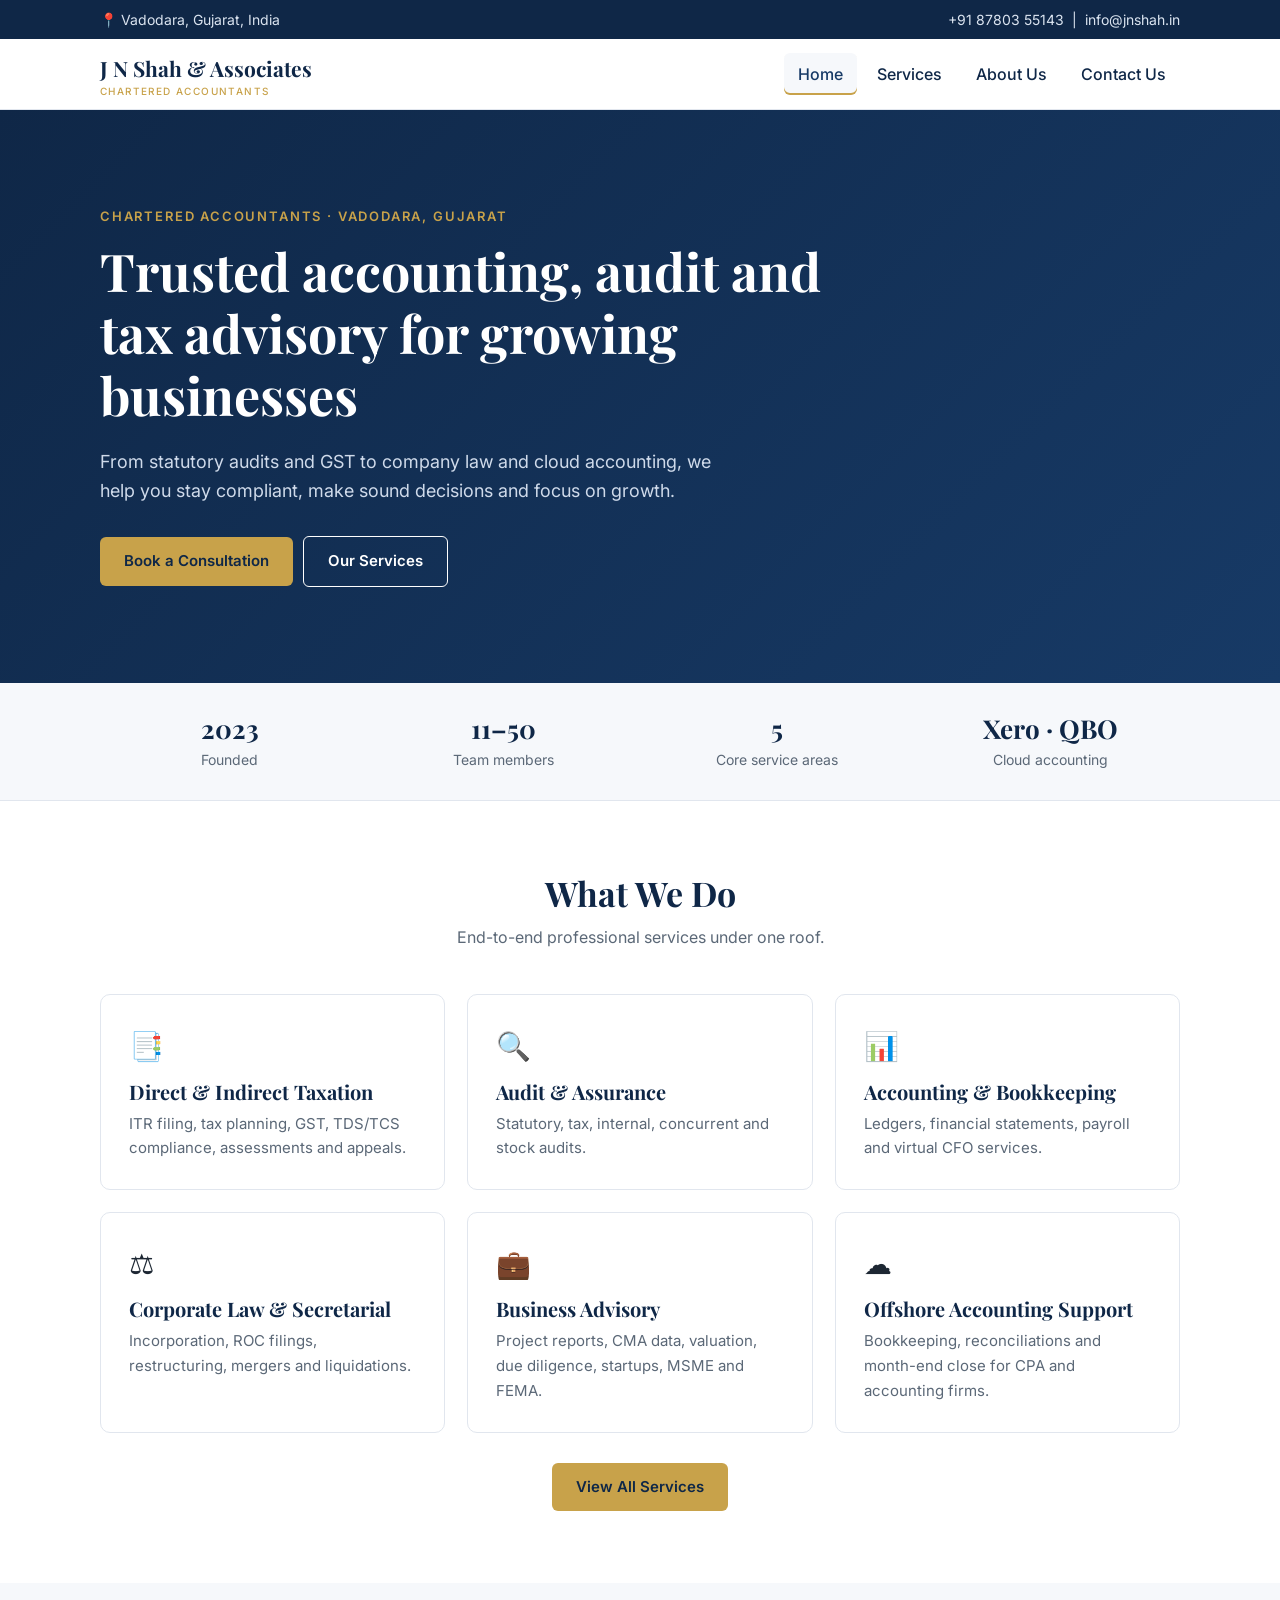
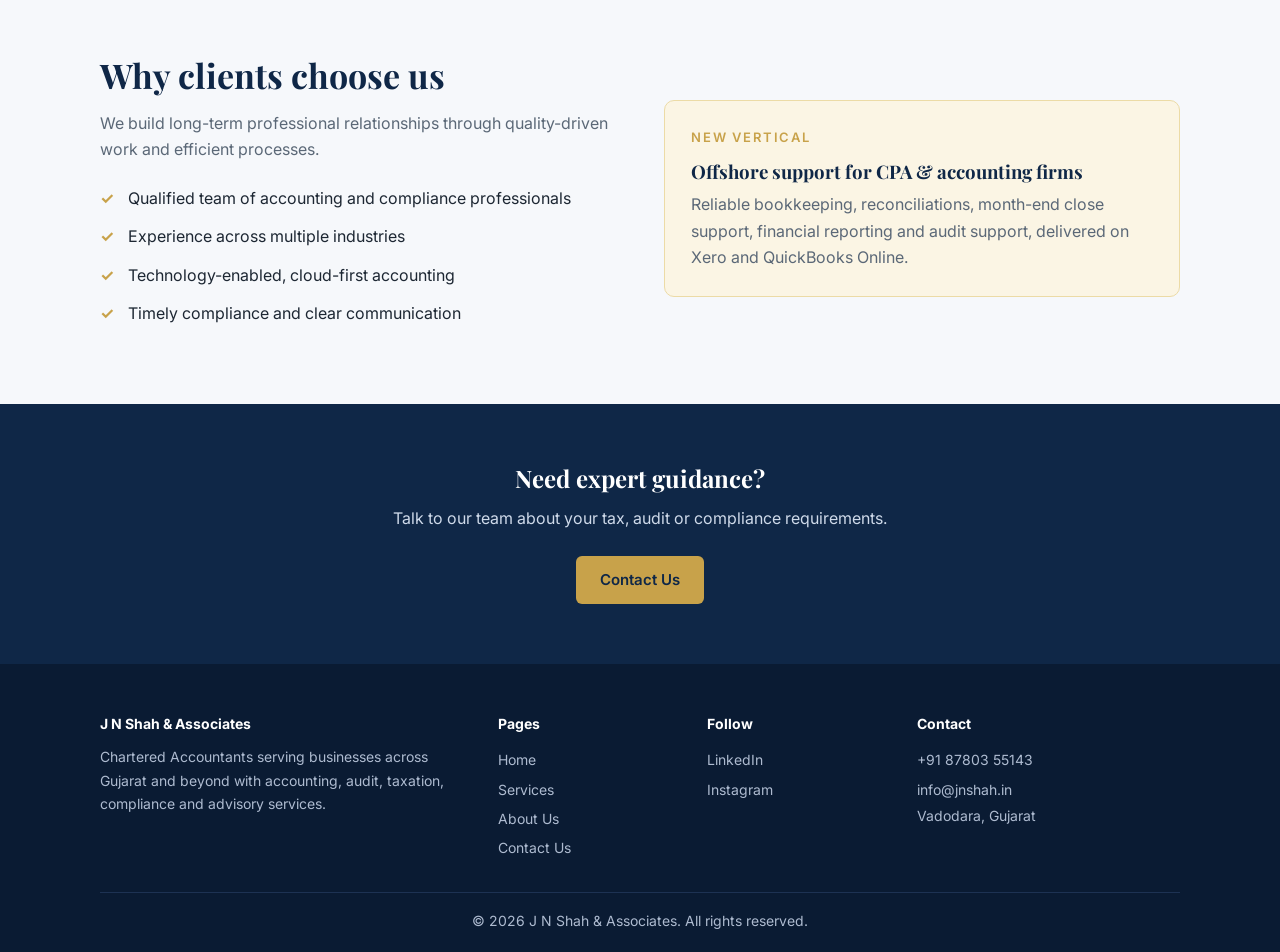
==== index.html @ bd8b9732 "Add files via upload" ====
<!DOCTYPE html><html lang="en"><head><meta charset="utf-8"><meta name="viewport" content="width=device-width,initial-scale=1">
<title>J N Shah & Associates | Chartered Accountants in Vadodara, Gujarat</title><meta name="description" content="Chartered Accountants in Vadodara offering taxation, audit, accounting, ROC compliance and business advisory services.">
<link rel="preconnect" href="https://fonts.googleapis.com"><link rel="stylesheet" href="https://fonts.googleapis.com/css2?family=Inter:wght@400;500;600&family=Playfair+Display:wght@600;700&display=swap">
<link rel="stylesheet" href="style.css"></head><body>
<div class="top"><div class="wrap"><span>📍 Vadodara, Gujarat, India</span><span><a href="tel:+918780355143">+91 87803 55143</a> &nbsp;|&nbsp; <a href="mailto:info@jnshah.in">info@jnshah.in</a></span></div></div>
<header><div class="wrap"><a class="logo" href="index.html">J N Shah &amp; Associates<small>Chartered Accountants</small></a>
<button id="mb" aria-label="Menu">☰</button>
<nav id="nav"><a href="index.html" class="on">Home</a><a href="services.html" class="">Services</a><a href="about.html" class="">About Us</a><a href="contact.html" class="">Contact Us</a></nav></div></header>
<section class="hero"><div class="wrap"><div class="eyebrow">Chartered Accountants · Vadodara, Gujarat</div>
<h1>Trusted accounting, audit and tax advisory for growing businesses</h1>
<p>From statutory audits and GST to company law and cloud accounting, we help you stay compliant, make sound decisions and focus on growth.</p>
<a class="btn" href="contact.html">Book a Consultation</a><a class="btn o" href="services.html">Our Services</a></div></section>
<div class="stats"><div class="wrap"><div><b>2023</b><span>Founded</span></div><div><b>11–50</b><span>Team members</span></div><div><b>5</b><span>Core service areas</span></div><div><b>Xero · QBO</b><span>Cloud accounting</span></div></div></div>
<section><div class="wrap"><div class="head"><h2>What We Do</h2><p>End-to-end professional services under one roof.</p></div><div class="grid">
<div class="card"><div class="ic">📑</div><h3>Direct &amp; Indirect Taxation</h3><p>ITR filing, tax planning, GST, TDS/TCS compliance, assessments and appeals.</p></div>
<div class="card"><div class="ic">🔍</div><h3>Audit &amp; Assurance</h3><p>Statutory, tax, internal, concurrent and stock audits.</p></div>
<div class="card"><div class="ic">📊</div><h3>Accounting &amp; Bookkeeping</h3><p>Ledgers, financial statements, payroll and virtual CFO services.</p></div>
<div class="card"><div class="ic">⚖️</div><h3>Corporate Law &amp; Secretarial</h3><p>Incorporation, ROC filings, restructuring, mergers and liquidations.</p></div>
<div class="card"><div class="ic">💼</div><h3>Business Advisory</h3><p>Project reports, CMA data, valuation, due diligence, startups, MSME and FEMA.</p></div>
<div class="card"><div class="ic">☁️</div><h3>Offshore Accounting Support</h3><p>Bookkeeping, reconciliations and month-end close for CPA and accounting firms.</p></div></div>
<p style="text-align:center;margin-top:30px"><a class="btn" href="services.html">View All Services</a></p></div></section>
<section class="alt"><div class="wrap split"><div><h2 style="font-size:34px;margin-bottom:14px">Why clients choose us</h2><p style="color:var(--mut);margin-bottom:16px">We build long-term professional relationships through quality-driven work and efficient processes.</p>
<ul class="chk"><li>Qualified team of accounting and compliance professionals</li><li>Experience across multiple industries</li><li>Technology-enabled, cloud-first accounting</li><li>Timely compliance and clear communication</li></ul></div>
<div class="new"><div class="eyebrow">New vertical</div><h3 style="margin-bottom:8px">Offshore support for CPA &amp; accounting firms</h3><p style="color:var(--mut)">Reliable bookkeeping, reconciliations, month-end close support, financial reporting and audit support, delivered on Xero and QuickBooks Online.</p></div></div></section>
<section class="band"><div class="wrap"><h2>Need expert guidance?</h2><p>Talk to our team about your tax, audit or compliance requirements.</p><a class="btn" href="contact.html">Contact Us</a></div></section>
<footer><div class="wrap"><div class="grid"><div><h4>J N Shah &amp; Associates</h4><p>Chartered Accountants serving businesses across Gujarat and beyond with accounting, audit, taxation, compliance and advisory services.</p></div>
<div><h4>Pages</h4><a href="index.html">Home</a><a href="services.html">Services</a><a href="about.html">About Us</a><a href="contact.html">Contact Us</a></div>
<div><h4>Follow</h4><a href="https://www.linkedin.com/company/j-n-shah-associates-chartered-accountants/" target="_blank" rel="noopener">LinkedIn</a><a href="https://www.instagram.com/jnshah.associates/" target="_blank" rel="noopener">Instagram</a></div>
<div><h4>Contact</h4><a href="tel:+918780355143">+91 87803 55143</a><a href="mailto:info@jnshah.in">info@jnshah.in</a><span>Vadodara, Gujarat</span></div></div>
<div class="copy">© <script>document.write(new Date().getFullYear())</script> J N Shah &amp; Associates. All rights reserved.</div></div></footer>
<script src="main.js"></script></body></html>
---- style.css ----
:root{--navy:#0f2747;--navy2:#173a66;--gold:#c8a24a;--bg:#f6f8fb;--ink:#1d2733;--mut:#5b6877;--line:#e1e6ee}
*{box-sizing:border-box;margin:0}html{scroll-behavior:smooth}
body{font:16px/1.65 'Inter',system-ui,sans-serif;color:var(--ink);background:#fff}
h1,h2,h3{font-family:'Playfair Display',Georgia,serif;color:var(--navy);line-height:1.2}
a{color:inherit;text-decoration:none}.wrap{max-width:1120px;margin:auto;padding:0 20px}
.top{background:var(--navy);color:#dbe4f0;font-size:14px}.top .wrap{display:flex;justify-content:space-between;gap:12px;padding:8px 20px;flex-wrap:wrap}
header{position:sticky;top:0;background:#fff;border-bottom:1px solid var(--line);z-index:9}
header .wrap{display:flex;align-items:center;justify-content:space-between;height:70px}
.logo{font-family:'Playfair Display',Georgia,serif;font-weight:700;color:var(--navy);font-size:21px}.logo small{display:block;font:500 10px 'Inter',sans-serif;letter-spacing:.14em;color:var(--gold);text-transform:uppercase}
nav{display:flex;gap:6px}nav a{padding:8px 14px;border-radius:6px;font-weight:500;color:var(--navy)}
nav a:hover,nav a.on{background:var(--bg);color:var(--navy2);box-shadow:inset 0 -2px var(--gold)}
#mb{display:none;background:none;border:1px solid var(--line);border-radius:6px;font-size:22px;padding:2px 10px;cursor:pointer}
.btn{display:inline-block;padding:12px 24px;border-radius:6px;font-weight:600;border:0;cursor:pointer;font-size:15px;background:var(--gold);color:var(--navy)}
.btn:hover{filter:brightness(1.07)}.btn.o{background:none;border:1.5px solid #fff;color:#fff}
.hero{background:linear-gradient(135deg,var(--navy),var(--navy2));color:#fff;padding:96px 0}
.hero h1{color:#fff;font-size:clamp(32px,5vw,52px);max-width:760px}.hero p{max-width:640px;margin:20px 0 30px;color:#cfdaea;font-size:18px}
.hero .btn+.btn{margin-left:10px}.eyebrow{color:var(--gold);letter-spacing:.14em;text-transform:uppercase;font-size:13px;font-weight:600;margin-bottom:12px}
.stats{background:var(--bg);border-bottom:1px solid var(--line)}.stats .wrap{display:grid;grid-template-columns:repeat(4,1fr);text-align:center;padding:28px 20px;gap:14px}
.stats b{display:block;font:700 26px 'Playfair Display',serif;color:var(--navy)}.stats span{color:var(--mut);font-size:14px}
section{padding:72px 0}.alt{background:var(--bg)}.head{text-align:center;max-width:640px;margin:0 auto 44px}.head h2{font-size:34px}.head p{color:var(--mut);margin-top:10px}
.grid{display:grid;grid-template-columns:repeat(auto-fit,minmax(260px,1fr));gap:22px}
.card{background:#fff;border:1px solid var(--line);border-radius:10px;padding:28px;transition:.2s}
.card:hover{transform:translateY(-3px);box-shadow:0 10px 26px rgba(15,39,71,.09);border-color:var(--gold)}
.card .ic{font-size:28px;margin-bottom:10px}.card h3{font-size:20px;margin-bottom:8px}.card p{color:var(--mut);font-size:15px}
.split{display:grid;grid-template-columns:1fr 1fr;gap:48px;align-items:center}
ul.chk{list-style:none;padding:0}ul.chk li{padding:6px 0 6px 28px;position:relative}ul.chk li:before{content:"✓";position:absolute;left:0;color:var(--gold);font-weight:700}
.band{background:var(--navy);color:#fff;text-align:center;padding:60px 0}.band h2{color:#fff;margin-bottom:12px}.band p{color:#cfdaea;margin-bottom:24px}
.page{background:var(--navy);color:#fff;padding:56px 0}.page h1{color:#fff;font-size:40px}.page p{color:#cfdaea;margin-top:8px}
.svc{display:grid;grid-template-columns:280px 1fr;gap:36px;padding:40px 0;border-bottom:1px solid var(--line)}.svc:last-child{border:0}
.svc h2{font-size:26px}.svc .n{color:var(--gold);font:700 14px Inter;letter-spacing:.1em}
.svc ul{columns:2;gap:30px;padding-left:18px}.svc li{padding:4px 0;break-inside:avoid}
.new{background:#fbf5e4;border:1px solid #ecdba6;border-radius:10px;padding:26px;margin-top:10px}
form{display:grid;gap:14px}input,textarea,select{width:100%;padding:12px;border:1px solid var(--line);border-radius:6px;font:inherit}
input:focus,textarea:focus{outline:2px solid var(--gold)}.info p{margin-bottom:14px}.info b{color:var(--navy);display:block}
footer{background:#0a1b33;color:#aebbd0;padding:48px 0 20px;font-size:14px}
footer .grid{grid-template-columns:2fr 1fr 1fr 1.4fr}footer h4{color:#fff;margin-bottom:10px}footer a{display:block;padding:3px 0}footer a:hover{color:var(--gold)}
.copy{border-top:1px solid #1d3253;margin-top:30px;padding-top:16px;text-align:center}
@media(max-width:800px){#mb{display:block}nav{display:none;position:absolute;top:70px;left:0;right:0;background:#fff;flex-direction:column;padding:10px 20px;border-bottom:1px solid var(--line)}nav.open{display:flex}
.stats .wrap{grid-template-columns:1fr 1fr}.split,.svc{grid-template-columns:1fr}.svc ul{columns:1}footer .grid{grid-template-columns:1fr}.hero{padding:64px 0}.hero .btn+.btn{margin:10px 0 0}}
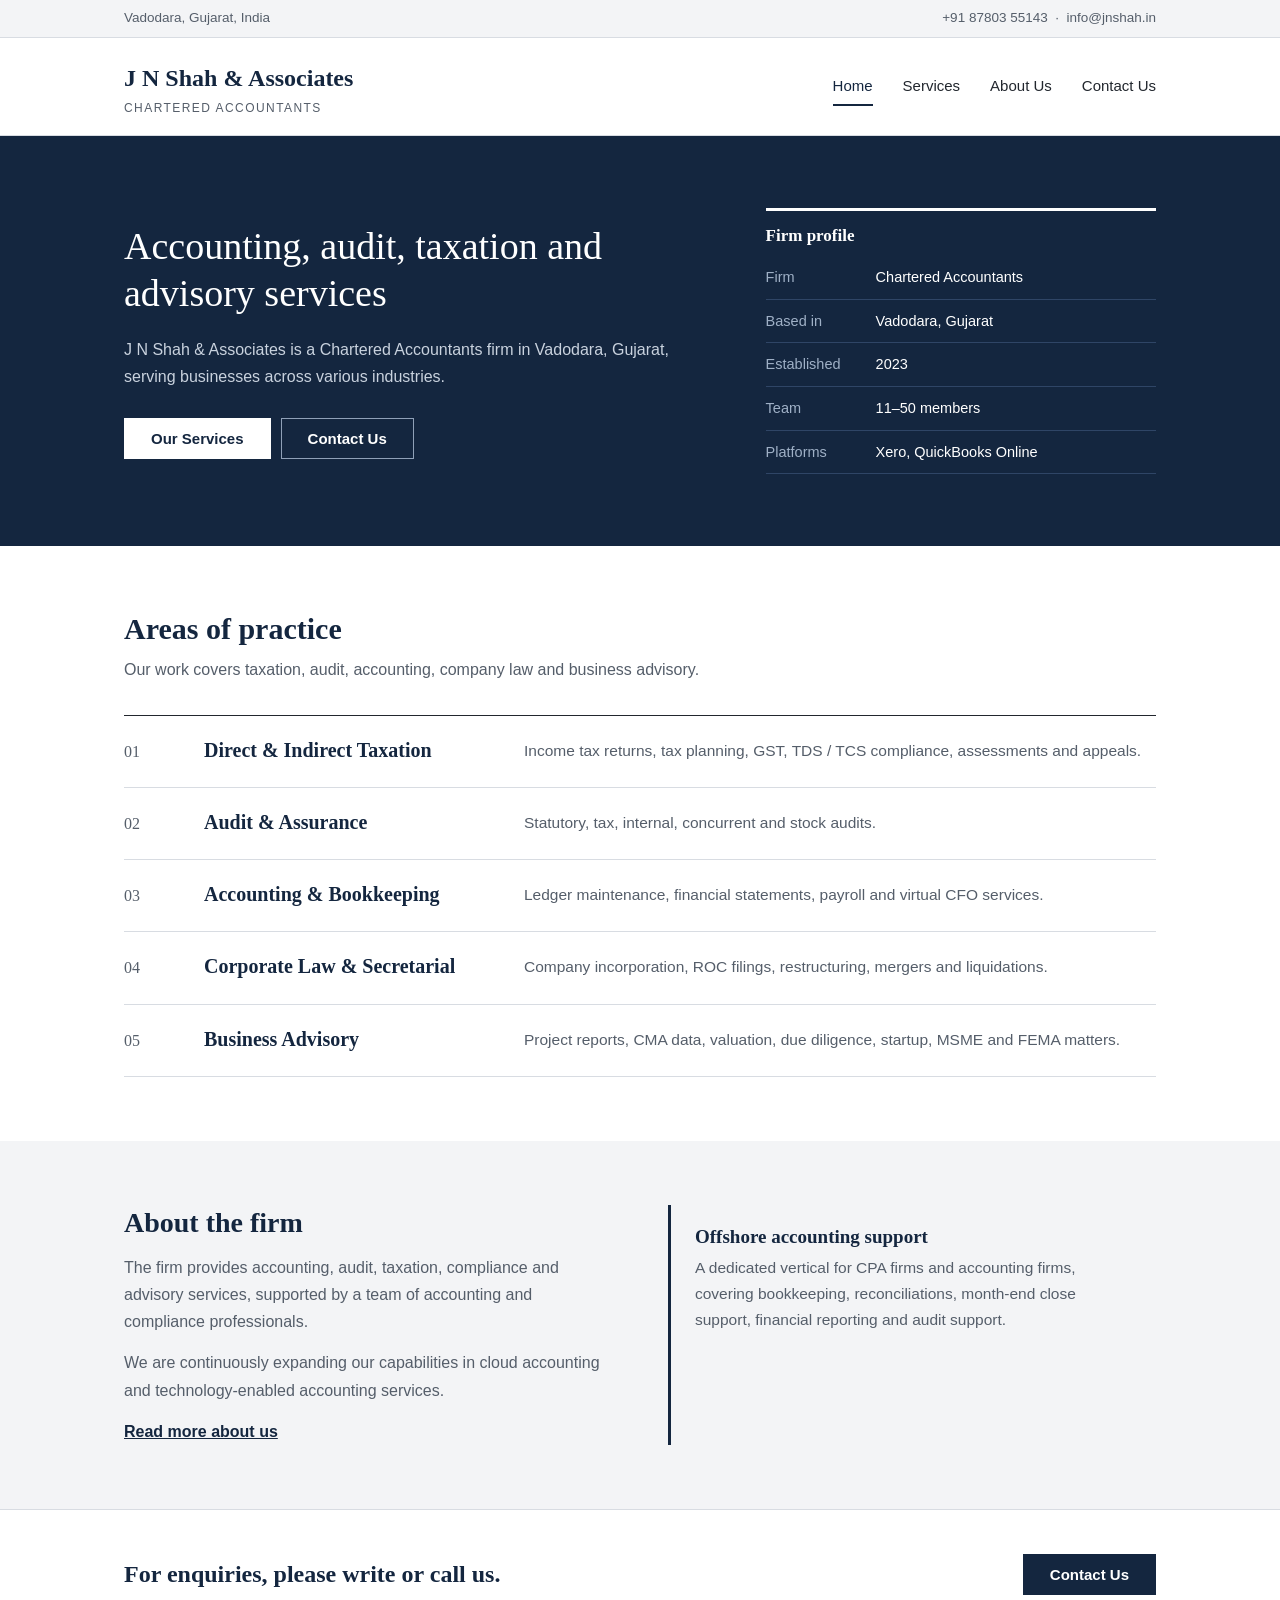
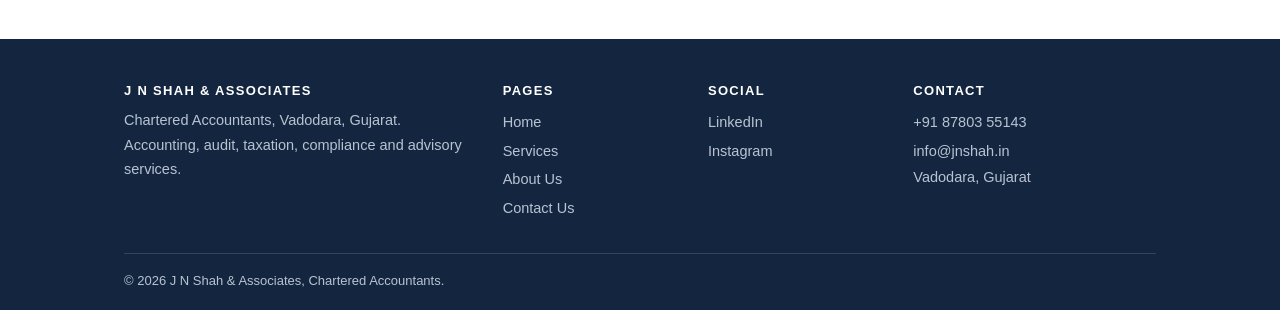
==== commit d57985f8: "Add files via upload" ====
--- a/index.html
+++ b/index.html
@@ -1,31 +1,24 @@
 <!DOCTYPE html><html lang="en"><head><meta charset="utf-8"><meta name="viewport" content="width=device-width,initial-scale=1">
-<title>J N Shah & Associates | Chartered Accountants in Vadodara, Gujarat</title><meta name="description" content="Chartered Accountants in Vadodara offering taxation, audit, accounting, ROC compliance and business advisory services.">
-<link rel="preconnect" href="https://fonts.googleapis.com"><link rel="stylesheet" href="https://fonts.googleapis.com/css2?family=Inter:wght@400;500;600&family=Playfair+Display:wght@600;700&display=swap">
-<link rel="stylesheet" href="style.css"></head><body>
-<div class="top"><div class="wrap"><span>📍 Vadodara, Gujarat, India</span><span><a href="tel:+918780355143">+91 87803 55143</a> &nbsp;|&nbsp; <a href="mailto:info@jnshah.in">info@jnshah.in</a></span></div></div>
+<title>J N Shah & Associates | Chartered Accountants, Vadodara</title><meta name="description" content="Chartered Accountants in Vadodara, Gujarat: taxation, audit, accounting, ROC compliance and business advisory."><link rel="stylesheet" href="style.css"></head><body>
+<div class="bar"><div class="wrap"><span>Vadodara, Gujarat, India</span><span><a href="tel:+918780355143">+91 87803 55143</a> &nbsp;·&nbsp; <a href="mailto:info@jnshah.in">info@jnshah.in</a></span></div></div>
 <header><div class="wrap"><a class="logo" href="index.html">J N Shah &amp; Associates<small>Chartered Accountants</small></a>
-<button id="mb" aria-label="Menu">☰</button>
+<button id="mb" aria-label="Menu">Menu</button>
 <nav id="nav"><a href="index.html" class="on">Home</a><a href="services.html" class="">Services</a><a href="about.html" class="">About Us</a><a href="contact.html" class="">Contact Us</a></nav></div></header>
-<section class="hero"><div class="wrap"><div class="eyebrow">Chartered Accountants · Vadodara, Gujarat</div>
-<h1>Trusted accounting, audit and tax advisory for growing businesses</h1>
-<p>From statutory audits and GST to company law and cloud accounting, we help you stay compliant, make sound decisions and focus on growth.</p>
-<a class="btn" href="contact.html">Book a Consultation</a><a class="btn o" href="services.html">Our Services</a></div></section>
-<div class="stats"><div class="wrap"><div><b>2023</b><span>Founded</span></div><div><b>11–50</b><span>Team members</span></div><div><b>5</b><span>Core service areas</span></div><div><b>Xero · QBO</b><span>Cloud accounting</span></div></div></div>
-<section><div class="wrap"><div class="head"><h2>What We Do</h2><p>End-to-end professional services under one roof.</p></div><div class="grid">
-<div class="card"><div class="ic">📑</div><h3>Direct &amp; Indirect Taxation</h3><p>ITR filing, tax planning, GST, TDS/TCS compliance, assessments and appeals.</p></div>
-<div class="card"><div class="ic">🔍</div><h3>Audit &amp; Assurance</h3><p>Statutory, tax, internal, concurrent and stock audits.</p></div>
-<div class="card"><div class="ic">📊</div><h3>Accounting &amp; Bookkeeping</h3><p>Ledgers, financial statements, payroll and virtual CFO services.</p></div>
-<div class="card"><div class="ic">⚖️</div><h3>Corporate Law &amp; Secretarial</h3><p>Incorporation, ROC filings, restructuring, mergers and liquidations.</p></div>
-<div class="card"><div class="ic">💼</div><h3>Business Advisory</h3><p>Project reports, CMA data, valuation, due diligence, startups, MSME and FEMA.</p></div>
-<div class="card"><div class="ic">☁️</div><h3>Offshore Accounting Support</h3><p>Bookkeeping, reconciliations and month-end close for CPA and accounting firms.</p></div></div>
-<p style="text-align:center;margin-top:30px"><a class="btn" href="services.html">View All Services</a></p></div></section>
-<section class="alt"><div class="wrap split"><div><h2 style="font-size:34px;margin-bottom:14px">Why clients choose us</h2><p style="color:var(--mut);margin-bottom:16px">We build long-term professional relationships through quality-driven work and efficient processes.</p>
-<ul class="chk"><li>Qualified team of accounting and compliance professionals</li><li>Experience across multiple industries</li><li>Technology-enabled, cloud-first accounting</li><li>Timely compliance and clear communication</li></ul></div>
-<div class="new"><div class="eyebrow">New vertical</div><h3 style="margin-bottom:8px">Offshore support for CPA &amp; accounting firms</h3><p style="color:var(--mut)">Reliable bookkeeping, reconciliations, month-end close support, financial reporting and audit support, delivered on Xero and QuickBooks Online.</p></div></div></section>
-<section class="band"><div class="wrap"><h2>Need expert guidance?</h2><p>Talk to our team about your tax, audit or compliance requirements.</p><a class="btn" href="contact.html">Contact Us</a></div></section>
-<footer><div class="wrap"><div class="grid"><div><h4>J N Shah &amp; Associates</h4><p>Chartered Accountants serving businesses across Gujarat and beyond with accounting, audit, taxation, compliance and advisory services.</p></div>
+<div class="hero"><div class="wrap"><div><h1>Accounting, audit, taxation and advisory services</h1>
+<p>J N Shah &amp; Associates is a Chartered Accountants firm in Vadodara, Gujarat, serving businesses across various industries.</p>
+<a class="btn" href="services.html">Our Services</a><a class="btn o" href="contact.html">Contact Us</a></div>
+<div class="glance"><h3>Firm profile</h3><dl><dt>Firm</dt><dd>Chartered Accountants</dd><dt>Based in</dt><dd>Vadodara, Gujarat</dd><dt>Established</dt><dd>2023</dd><dt>Team</dt><dd>11–50 members</dd><dt>Platforms</dt><dd>Xero, QuickBooks Online</dd></dl></div></div></div>
+<section><div class="wrap"><div class="sh"><h2>Areas of practice</h2><p>Our work covers taxation, audit, accounting, company law and business advisory.</p></div><div class="rows">
+<div class="row"><div class="n">01</div><h3>Direct &amp; Indirect Taxation</h3><p>Income tax returns, tax planning, GST, TDS / TCS compliance, assessments and appeals.</p></div>
+<div class="row"><div class="n">02</div><h3>Audit &amp; Assurance</h3><p>Statutory, tax, internal, concurrent and stock audits.</p></div>
+<div class="row"><div class="n">03</div><h3>Accounting &amp; Bookkeeping</h3><p>Ledger maintenance, financial statements, payroll and virtual CFO services.</p></div>
+<div class="row"><div class="n">04</div><h3>Corporate Law &amp; Secretarial</h3><p>Company incorporation, ROC filings, restructuring, mergers and liquidations.</p></div>
+<div class="row"><div class="n">05</div><h3>Business Advisory</h3><p>Project reports, CMA data, valuation, due diligence, startup, MSME and FEMA matters.</p></div></div></div></section>
+<section class="alt"><div class="wrap two"><div><h2 style="font-size:28px;margin-bottom:14px">About the firm</h2><p>The firm provides accounting, audit, taxation, compliance and advisory services, supported by a team of accounting and compliance professionals.</p><p>We are continuously expanding our capabilities in cloud accounting and technology-enabled accounting services.</p><a href="about.html" style="color:var(--navy);font-weight:600;text-decoration:underline">Read more about us</a></div>
+<div class="note"><h3>Offshore accounting support</h3><p>A dedicated vertical for CPA firms and accounting firms, covering bookkeeping, reconciliations, month-end close support, financial reporting and audit support.</p></div></div></section><div class="cta"><div class="wrap"><h2>For enquiries, please write or call us.</h2><a class="btn" href="contact.html">Contact Us</a></div></div>
+<footer><div class="wrap"><div class="g"><div><h4>J N Shah &amp; Associates</h4><p>Chartered Accountants, Vadodara, Gujarat. Accounting, audit, taxation, compliance and advisory services.</p></div>
 <div><h4>Pages</h4><a href="index.html">Home</a><a href="services.html">Services</a><a href="about.html">About Us</a><a href="contact.html">Contact Us</a></div>
-<div><h4>Follow</h4><a href="https://www.linkedin.com/company/j-n-shah-associates-chartered-accountants/" target="_blank" rel="noopener">LinkedIn</a><a href="https://www.instagram.com/jnshah.associates/" target="_blank" rel="noopener">Instagram</a></div>
+<div><h4>Social</h4><a href="https://www.linkedin.com/company/j-n-shah-associates-chartered-accountants/" target="_blank" rel="noopener">LinkedIn</a><a href="https://www.instagram.com/jnshah.associates/" target="_blank" rel="noopener">Instagram</a></div>
 <div><h4>Contact</h4><a href="tel:+918780355143">+91 87803 55143</a><a href="mailto:info@jnshah.in">info@jnshah.in</a><span>Vadodara, Gujarat</span></div></div>
-<div class="copy">© <script>document.write(new Date().getFullYear())</script> J N Shah &amp; Associates. All rights reserved.</div></div></footer>
+<div class="copy">© <script>document.write(new Date().getFullYear())</script> J N Shah &amp; Associates, Chartered Accountants.</div></div></footer>
 <script src="main.js"></script></body></html>
--- a/style.css
+++ b/style.css
@@ -1,39 +1,42 @@
-:root{--navy:#0f2747;--navy2:#173a66;--gold:#c8a24a;--bg:#f6f8fb;--ink:#1d2733;--mut:#5b6877;--line:#e1e6ee}
-*{box-sizing:border-box;margin:0}html{scroll-behavior:smooth}
-body{font:16px/1.65 'Inter',system-ui,sans-serif;color:var(--ink);background:#fff}
-h1,h2,h3{font-family:'Playfair Display',Georgia,serif;color:var(--navy);line-height:1.2}
-a{color:inherit;text-decoration:none}.wrap{max-width:1120px;margin:auto;padding:0 20px}
-.top{background:var(--navy);color:#dbe4f0;font-size:14px}.top .wrap{display:flex;justify-content:space-between;gap:12px;padding:8px 20px;flex-wrap:wrap}
-header{position:sticky;top:0;background:#fff;border-bottom:1px solid var(--line);z-index:9}
-header .wrap{display:flex;align-items:center;justify-content:space-between;height:70px}
-.logo{font-family:'Playfair Display',Georgia,serif;font-weight:700;color:var(--navy);font-size:21px}.logo small{display:block;font:500 10px 'Inter',sans-serif;letter-spacing:.14em;color:var(--gold);text-transform:uppercase}
-nav{display:flex;gap:6px}nav a{padding:8px 14px;border-radius:6px;font-weight:500;color:var(--navy)}
-nav a:hover,nav a.on{background:var(--bg);color:var(--navy2);box-shadow:inset 0 -2px var(--gold)}
-#mb{display:none;background:none;border:1px solid var(--line);border-radius:6px;font-size:22px;padding:2px 10px;cursor:pointer}
-.btn{display:inline-block;padding:12px 24px;border-radius:6px;font-weight:600;border:0;cursor:pointer;font-size:15px;background:var(--gold);color:var(--navy)}
-.btn:hover{filter:brightness(1.07)}.btn.o{background:none;border:1.5px solid #fff;color:#fff}
-.hero{background:linear-gradient(135deg,var(--navy),var(--navy2));color:#fff;padding:96px 0}
-.hero h1{color:#fff;font-size:clamp(32px,5vw,52px);max-width:760px}.hero p{max-width:640px;margin:20px 0 30px;color:#cfdaea;font-size:18px}
-.hero .btn+.btn{margin-left:10px}.eyebrow{color:var(--gold);letter-spacing:.14em;text-transform:uppercase;font-size:13px;font-weight:600;margin-bottom:12px}
-.stats{background:var(--bg);border-bottom:1px solid var(--line)}.stats .wrap{display:grid;grid-template-columns:repeat(4,1fr);text-align:center;padding:28px 20px;gap:14px}
-.stats b{display:block;font:700 26px 'Playfair Display',serif;color:var(--navy)}.stats span{color:var(--mut);font-size:14px}
-section{padding:72px 0}.alt{background:var(--bg)}.head{text-align:center;max-width:640px;margin:0 auto 44px}.head h2{font-size:34px}.head p{color:var(--mut);margin-top:10px}
-.grid{display:grid;grid-template-columns:repeat(auto-fit,minmax(260px,1fr));gap:22px}
-.card{background:#fff;border:1px solid var(--line);border-radius:10px;padding:28px;transition:.2s}
-.card:hover{transform:translateY(-3px);box-shadow:0 10px 26px rgba(15,39,71,.09);border-color:var(--gold)}
-.card .ic{font-size:28px;margin-bottom:10px}.card h3{font-size:20px;margin-bottom:8px}.card p{color:var(--mut);font-size:15px}
-.split{display:grid;grid-template-columns:1fr 1fr;gap:48px;align-items:center}
-ul.chk{list-style:none;padding:0}ul.chk li{padding:6px 0 6px 28px;position:relative}ul.chk li:before{content:"✓";position:absolute;left:0;color:var(--gold);font-weight:700}
-.band{background:var(--navy);color:#fff;text-align:center;padding:60px 0}.band h2{color:#fff;margin-bottom:12px}.band p{color:#cfdaea;margin-bottom:24px}
-.page{background:var(--navy);color:#fff;padding:56px 0}.page h1{color:#fff;font-size:40px}.page p{color:#cfdaea;margin-top:8px}
-.svc{display:grid;grid-template-columns:280px 1fr;gap:36px;padding:40px 0;border-bottom:1px solid var(--line)}.svc:last-child{border:0}
-.svc h2{font-size:26px}.svc .n{color:var(--gold);font:700 14px Inter;letter-spacing:.1em}
-.svc ul{columns:2;gap:30px;padding-left:18px}.svc li{padding:4px 0;break-inside:avoid}
-.new{background:#fbf5e4;border:1px solid #ecdba6;border-radius:10px;padding:26px;margin-top:10px}
-form{display:grid;gap:14px}input,textarea,select{width:100%;padding:12px;border:1px solid var(--line);border-radius:6px;font:inherit}
-input:focus,textarea:focus{outline:2px solid var(--gold)}.info p{margin-bottom:14px}.info b{color:var(--navy);display:block}
-footer{background:#0a1b33;color:#aebbd0;padding:48px 0 20px;font-size:14px}
-footer .grid{grid-template-columns:2fr 1fr 1fr 1.4fr}footer h4{color:#fff;margin-bottom:10px}footer a{display:block;padding:3px 0}footer a:hover{color:var(--gold)}
-.copy{border-top:1px solid #1d3253;margin-top:30px;padding-top:16px;text-align:center}
-@media(max-width:800px){#mb{display:block}nav{display:none;position:absolute;top:70px;left:0;right:0;background:#fff;flex-direction:column;padding:10px 20px;border-bottom:1px solid var(--line)}nav.open{display:flex}
-.stats .wrap{grid-template-columns:1fr 1fr}.split,.svc{grid-template-columns:1fr}.svc ul{columns:1}footer .grid{grid-template-columns:1fr}.hero{padding:64px 0}.hero .btn+.btn{margin:10px 0 0}}
+:root{--navy:#14263f;--ink:#22272e;--mut:#555e6a;--line:#d8dce2;--bg:#f3f4f6}
+*{box-sizing:border-box;margin:0}
+body{font:16px/1.7 "Segoe UI",Helvetica,Arial,sans-serif;color:var(--ink);background:#fff}
+h1,h2,h3{font-family:Georgia,"Times New Roman",serif;font-weight:700;color:var(--navy);line-height:1.25}
+a{color:inherit;text-decoration:none}.wrap{max-width:1080px;margin:auto;padding:0 24px}
+.bar{background:var(--bg);border-bottom:1px solid var(--line);font-size:13.5px;color:var(--mut)}
+.bar .wrap{display:flex;justify-content:space-between;flex-wrap:wrap;gap:6px;padding:7px 24px}.bar a:hover{color:var(--navy);text-decoration:underline}
+header{border-bottom:1px solid var(--line);background:#fff}
+header .wrap{display:flex;align-items:center;justify-content:space-between;padding:20px 24px}
+.logo{font-family:Georgia,serif;font-size:24px;font-weight:700;color:var(--navy)}
+.logo small{display:block;font:12px "Segoe UI",Arial,sans-serif;letter-spacing:.12em;text-transform:uppercase;color:var(--mut);margin-top:2px}
+nav{display:flex;gap:30px}nav a{padding:6px 0;font-size:15px;color:var(--ink);border-bottom:2px solid transparent}
+nav a:hover,nav a.on{color:var(--navy);border-color:var(--navy)}
+#mb{display:none;background:none;border:1px solid var(--line);padding:6px 12px;font-size:14px;cursor:pointer}
+.btn{display:inline-block;padding:11px 26px;background:var(--navy);color:#fff;border:1px solid var(--navy);font:600 15px "Segoe UI",Arial,sans-serif;cursor:pointer}
+.btn:hover{background:#0c1a2e}.btn.o{background:none;color:#fff;border-color:#fff;margin-left:10px}.btn.o:hover{background:#fff;color:var(--navy)}
+.hero{background:var(--navy);color:#fff;padding:72px 0}
+.hero .wrap{display:grid;grid-template-columns:1.5fr 1fr;gap:56px;align-items:center}
+.hero h1{color:#fff;font-size:38px;font-weight:400}.hero p{margin:18px 0 28px;color:#c9d2de;max-width:560px}
+.hero .btn{background:#fff;color:var(--navy);border-color:#fff}.hero .btn:hover{background:#e6e9ee}.hero .btn.o{background:none;color:#fff;border-color:#8fa0b7}
+.glance{border-top:3px solid #fff;padding-top:14px}.glance h3{color:#fff;font-size:17px;margin-bottom:10px}
+.glance dl{display:grid;grid-template-columns:110px 1fr;font-size:14.5px}.glance dt,.glance dd{padding:9px 0;border-bottom:1px solid #2f4566}.glance dt{color:#9fb0c6}
+section{padding:64px 0}.alt{background:var(--bg)}
+.sh{margin-bottom:32px;max-width:640px}.sh h2{font-size:30px}.sh p{color:var(--mut);margin-top:8px}
+.rows{border-top:1px solid var(--ink)}.row{display:grid;grid-template-columns:60px 300px 1fr;gap:20px;padding:22px 0;border-bottom:1px solid var(--line)}
+.row .n{font-family:Georgia,serif;color:var(--mut)}.row h3{font-size:20px}.row p,.row li{color:var(--mut);font-size:15.5px}
+.row ul{padding-left:18px}.row li{padding:2px 0}
+.two{display:grid;grid-template-columns:1fr 1fr;gap:56px}.two p{color:var(--mut);margin-bottom:14px}
+.note{border-left:3px solid var(--navy);background:var(--bg);padding:20px 24px}.note h3{font-size:19px;margin-bottom:6px}.note p{color:var(--mut);font-size:15.5px}
+.plain{list-style:none;padding:0}.plain li{padding:9px 0;border-bottom:1px solid var(--line);color:var(--ink)}
+.cta{border-top:1px solid var(--line);padding:44px 0}.cta .wrap{display:flex;justify-content:space-between;align-items:center;gap:20px;flex-wrap:wrap}.cta h2{font-size:24px}
+.page{background:var(--bg);border-bottom:1px solid var(--line);padding:44px 0}.page h1{font-size:34px}.page p{color:var(--mut);margin-top:6px}
+.info dt{font-size:13px;letter-spacing:.08em;text-transform:uppercase;color:var(--mut);margin-top:18px}.info dd a:hover{text-decoration:underline}
+form{display:grid;gap:14px}label{font-size:14px;color:var(--mut);display:grid;gap:5px}
+input,textarea,select{width:100%;padding:10px 12px;border:1px solid #aeb5bf;font:inherit;border-radius:0;background:#fff}
+input:focus,textarea:focus,select:focus{outline:2px solid var(--navy);outline-offset:-1px}
+footer{background:var(--navy);color:#b8c3d2;padding:44px 0 18px;font-size:14.5px}
+footer .g{display:grid;grid-template-columns:2fr 1fr 1fr 1.4fr;gap:32px}footer h4{color:#fff;font:600 13px "Segoe UI",Arial,sans-serif;letter-spacing:.1em;text-transform:uppercase;margin-bottom:10px}
+footer a{display:block;padding:2px 0}footer a:hover{color:#fff;text-decoration:underline}
+.copy{border-top:1px solid #2f4566;margin-top:30px;padding-top:16px;font-size:13px}
+@media(max-width:820px){#mb{display:block}nav{display:none;position:absolute;left:0;right:0;top:100%;background:#fff;flex-direction:column;gap:0;padding:6px 24px;border-bottom:1px solid var(--line)}nav.open{display:flex}nav a{padding:12px 0;border-bottom:1px solid var(--line)}
+header{position:relative}.hero .wrap,.two,footer .g{grid-template-columns:1fr}.row{grid-template-columns:1fr;gap:6px}.hero{padding:48px 0}.hero h1{font-size:30px}.btn.o{margin:10px 0 0}}
